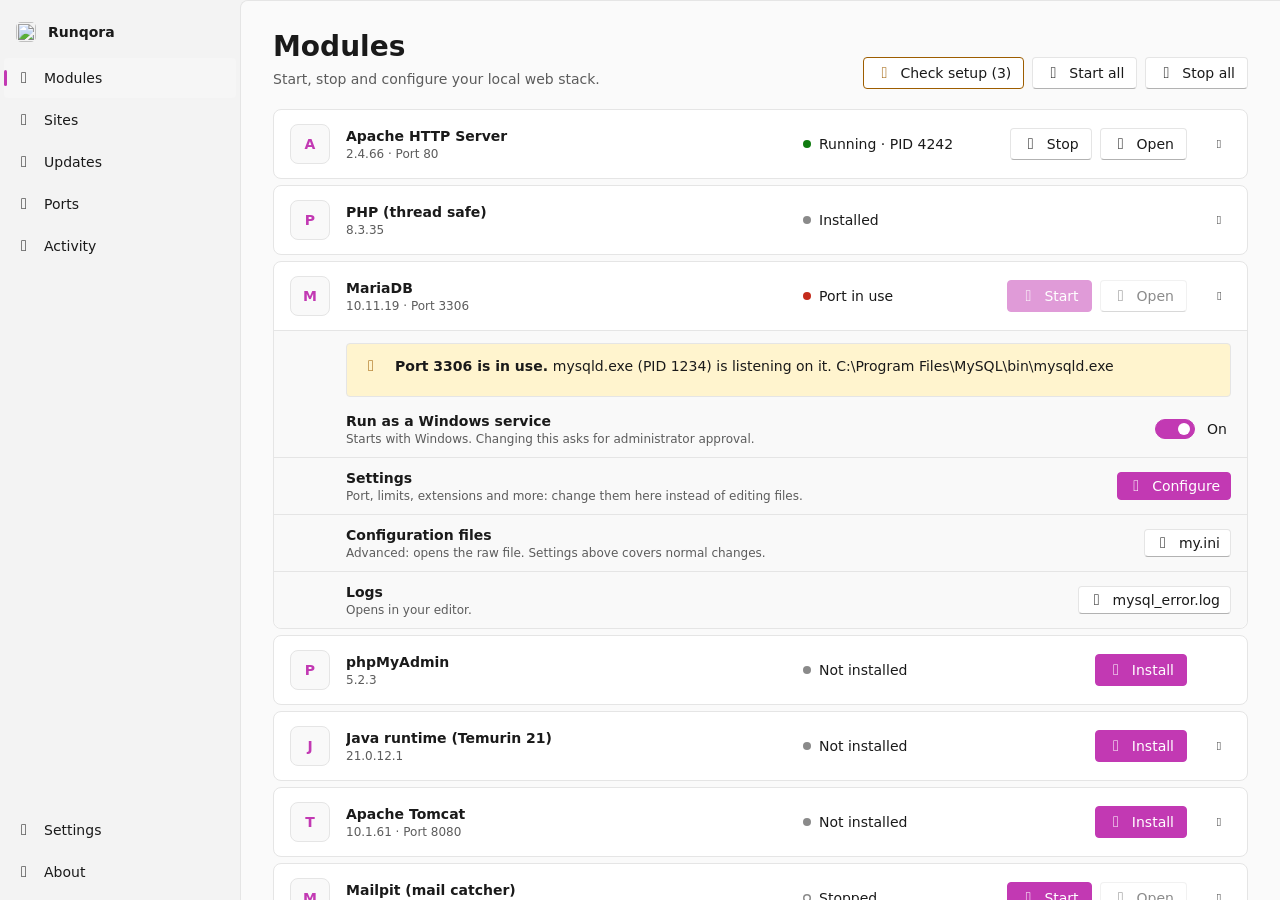
==== app/ui/index.html @ 784d5fc0 "feat(ui): Windows 11 interface Modules, Sites, Updates, Ports, Activity, Settings and About, with li" ====
<!doctype html>
<html lang="en">
<head>
<meta charset="utf-8">
<meta name="viewport" content="width=device-width, initial-scale=1">
<title>Runqora</title>
<link rel="stylesheet" href="tokens.css">
<link rel="stylesheet" href="app.css">
<link rel="stylesheet" href="effects.css">
</head>
<body>
<div class="app">
  <nav class="nav" aria-label="Main">
    <div class="nav-brand"><img class="logo-img" src="logos/runqora.svg" alt=""><span class="nav-text">Runqora</span></div>
    <button class="nav-item" data-page="modules" aria-current="page"><i class="icon" aria-hidden="true">&#xE80F;</i><span class="nav-text">Modules</span></button>
    <button class="nav-item" data-page="sites"><i class="icon" aria-hidden="true">&#xE12B;</i><span class="nav-text">Sites</span></button>
    <button class="nav-item" data-page="updates"><i class="icon" aria-hidden="true">&#xE895;</i><span class="nav-text">Updates</span><span class="count info" id="updcount" hidden></span></button>
    <button class="nav-item" data-page="ports"><i class="icon" aria-hidden="true">&#xE774;</i><span class="nav-text">Ports</span></button>
    <button class="nav-item" data-page="activity"><i class="icon" aria-hidden="true">&#xE7C3;</i><span class="nav-text">Activity</span><span class="count" id="errcount" hidden></span></button>
    <div class="nav-spacer"></div>
    <button class="nav-item" data-page="settings"><i class="icon" aria-hidden="true">&#xE713;</i><span class="nav-text">Settings</span></button>
    <button class="nav-item" data-page="about"><i class="icon" aria-hidden="true">&#xE946;</i><span class="nav-text">About</span></button>
  </nav>

  <main class="content">
    <div id="infobars" class="infobars" aria-live="polite"></div>

    <section class="page" id="page-modules">
      <header class="page-header">
        <div><h1>Modules</h1><p class="muted">Start, stop and configure your local web stack.</p></div>
        <div class="command-bar">
          <button class="btn" id="check-setup"><i class="icon" aria-hidden="true">&#xE90F;</i><span id="setup-label">Check setup</span></button>
          <button class="btn" id="start-all"><i class="icon" aria-hidden="true">&#xE768;</i>Start all</button>
          <button class="btn" id="stop-all"><i class="icon" aria-hidden="true">&#xE71A;</i>Stop all</button>
        </div>
      </header>
      <div id="modules" class="stack"></div>
      <div id="externals" class="stack"></div>
    </section>

    <section class="page" id="page-sites" hidden>
      <header class="page-header">
        <div><h1>Sites</h1><p class="muted">Each site opens at its own address, like shop.localhost. No hosts file to edit.</p></div>
        <div class="command-bar">
          <button class="btn" id="site-wp"><i class="icon" aria-hidden="true">&#xE710;</i>New WordPress site</button>
          <button class="btn accent" id="site-new"><i class="icon" aria-hidden="true">&#xE710;</i>New site</button>
        </div>
      </header>
      <div id="sites" class="stack"></div>
    </section>

    <section class="page" id="page-updates" hidden>
      <header class="page-header">
        <div><h1>Updates</h1><p class="muted" id="upd-meta">Not checked yet.</p></div>
        <div class="command-bar">
          <button class="btn" id="upd-all"><i class="icon" aria-hidden="true">&#xE896;</i>Update all</button>
          <button class="btn accent" id="upd-check"><i class="icon" aria-hidden="true">&#xE895;</i>Check for updates</button>
        </div>
      </header>
      <div id="updates" class="stack"></div>
    </section>

    <section class="page" id="page-ports" hidden>
      <header class="page-header">
        <div><h1>Ports</h1><p class="muted">Programs listening for connections on this PC.</p></div>
        <div class="command-bar">
          <label class="search"><i class="icon" aria-hidden="true">&#xE721;</i><input id="ports-filter" type="search" placeholder="Filter by port or program" aria-label="Filter ports"></label>
          <button class="btn" id="ports-refresh"><i class="icon" aria-hidden="true">&#xE72C;</i>Refresh</button>
        </div>
      </header>
      <div id="ports" class="card table-wrap"></div>
    </section>

    <section class="page" id="page-activity" hidden>
      <header class="page-header">
        <div><h1>Activity</h1><p class="muted">What Runqora did, newest at the bottom.</p></div>
        <div class="command-bar">
          <button class="btn" id="log-copy"><i class="icon" aria-hidden="true">&#xE8C8;</i>Copy</button>
          <button class="btn" id="log-clear"><i class="icon" aria-hidden="true">&#xE74D;</i>Clear</button>
        </div>
      </header>
      <div id="log" class="log card" role="log" tabindex="0" aria-label="Activity"></div>
    </section>

    <section class="page" id="page-settings" hidden>
      <header class="page-header"><div><h1>Settings</h1><p class="muted">Changes save as you make them and are written into the right files for you.</p></div></header>
      <div class="stack" id="settings"></div>
    </section>

    <section class="page" id="page-about" hidden>
      <header class="page-header"><div><h1>About</h1><p class="muted">Where things live on this PC.</p></div></header>
      <div class="stack" id="about"></div>
    </section>
  </main>
</div>
<script src="mock.js"></script>
<script type="module" src="app.js"></script>
</body>
</html>
---- app/ui/tokens.css ----
/* generated from replica/design/tokens*.json: edit those, not this */
:root {
  --color-bg: #f3f3f3;
  --color-surface: #ffffff;
  --color-surface-alt: #f9f9f9;
  --color-surface-hover: #f6f6f6;
  --color-border: #e5e5e5;
  --color-border-input: #8a8a8a;
  --color-text: #1a1a1a;
  --color-text-muted: #5c5c5c;
  --color-accent: #0067c0;
  --color-accent-hover: #1975c5;
  --color-accent-pressed: #3183ca;
  --color-on-accent: #ffffff;
  --color-danger: #c42b1c;
  --color-success: #0f7b0f;
  --color-warning: #9d5d00;
  --color-info-bg: #f6f6f6;
  --color-success-bg: #dff6dd;
  --color-warning-bg: #fff4ce;
  --color-danger-bg: #fde7e9;
  --color-layer: #fafafa;
  --color-accent-text: #0067c0;
  --font-sans: "Segoe UI Variable Text", "Segoe UI", system-ui, sans-serif;
  --font-display: "Segoe UI Variable Display", "Segoe UI", system-ui, sans-serif;
  --font-mono: "Cascadia Mono", Consolas, monospace;
  --font-icons: "Segoe Fluent Icons", "Segoe MDL2 Assets";
  --text-xs: 12px/16px; --weight-xs: 400;
  --text-sm: 14px/20px; --weight-sm: 400;
  --text-strong: 14px/20px; --weight-strong: 600;
  --text-lg: 20px/28px; --weight-lg: 600;
  --text-xl: 28px/36px; --weight-xl: 600;
  --space-0: 0px;
  --space-1: 4px;
  --space-2: 8px;
  --space-3: 12px;
  --space-4: 16px;
  --space-5: 20px;
  --space-6: 24px;
  --space-7: 32px;
  --radius-sm: 4px;
  --radius-md: 8px;
  --radius-pill: 999px;
  --shadow-flyout: 0 8px 16px rgba(0,0,0,.14), 0 0 2px rgba(0,0,0,.12);
  --motion-fast: 83ms;
  --motion-base: 167ms;
  --motion-ease: cubic-bezier(0,0,0,1);
  color-scheme: light dark;
}
@media (prefers-color-scheme: dark) {
  :root:not([data-theme="light"]) {
    --color-bg: #202020;
    --color-surface: #2b2b2b;
    --color-surface-alt: #323232;
    --color-surface-hover: #323232;
    --color-border: #3d3d3d;
    --color-border-input: #9a9a9a;
    --color-text: #ffffff;
    --color-text-muted: #c5c5c5;
    --color-accent: #60cdff;
    --color-accent-hover: #6bd0ff;
    --color-accent-pressed: #80d7ff;
    --color-on-accent: #000000;
    --color-danger: #ff99a4;
    --color-success: #6ccb5f;
    --color-warning: #fce100;
    --color-info-bg: #2b2b2b;
    --color-success-bg: #393d1b;
    --color-warning-bg: #433519;
    --color-danger-bg: #442726;
    --color-layer: #272727;
    --color-accent-text: #60cdff;
  }
}
:root[data-theme="dark"] {
  --color-bg: #202020;
  --color-surface: #2b2b2b;
  --color-surface-alt: #323232;
  --color-surface-hover: #323232;
  --color-border: #3d3d3d;
  --color-border-input: #9a9a9a;
  --color-text: #ffffff;
  --color-text-muted: #c5c5c5;
  --color-accent: #60cdff;
  --color-accent-hover: #6bd0ff;
  --color-accent-pressed: #80d7ff;
  --color-on-accent: #000000;
  --color-danger: #ff99a4;
  --color-success: #6ccb5f;
  --color-warning: #fce100;
  --color-info-bg: #2b2b2b;
  --color-success-bg: #393d1b;
  --color-warning-bg: #433519;
  --color-danger-bg: #442726;
  --color-layer: #272727;
  --color-accent-text: #60cdff;
}
:root[data-theme="light"] { color-scheme: light; }
:root[data-theme="dark"] { color-scheme: dark; }
---- app/ui/app.css ----
/* Windows 11 (Fluent) look. Colours, type and radii come from tokens.css only. */
* { box-sizing: border-box; }
html, body { height: 100%; }
body {
  margin: 0; overflow: hidden;
  font: var(--weight-sm) var(--text-sm) var(--font-sans);
  color: var(--color-text); background: var(--color-bg);
  -webkit-font-smoothing: antialiased; user-select: none;
}
h1 { margin: 0; font: var(--weight-xl) var(--text-xl) var(--font-display); }
p { margin: 0; }
.muted { color: var(--color-text-muted); }
.small { font-size: 12px; line-height: 16px; }
.strong { font-weight: 600; }
.icon { font-family: var(--font-icons); font-style: normal; font-size: 16px; line-height: 1; width: 16px; text-align: center; flex: none; }
:focus-visible { outline: 2px solid var(--color-text); outline-offset: 1px; }
::-webkit-scrollbar { width: 12px; }
::-webkit-scrollbar-thumb { background: var(--color-border-input); border: 4px solid transparent; background-clip: content-box; border-radius: 6px; }
::-webkit-scrollbar-track { background: transparent; }

/* shell */
.app { display: grid; grid-template-columns: 240px 1fr; height: 100vh; }
.nav { display: flex; flex-direction: column; gap: 2px; padding: 8px 4px; min-width: 0; }
.nav-brand { display: flex; align-items: center; gap: 12px; height: 48px; padding: 0 12px; font-weight: 600; }
.logo { width: 20px; height: 20px; border-radius: 5px; background: var(--color-accent); display: grid; place-items: center; flex: none; }
.logo::after { content: "\E768"; font: 10px var(--font-icons); color: var(--color-on-accent); }
.nav-spacer { flex: 1; }
.nav-item { position: relative; display: flex; align-items: center; gap: 12px; height: 40px; padding: 0 12px; border: 0; border-radius: var(--radius-sm); background: transparent; color: var(--color-text); font: inherit; text-align: left; cursor: pointer; }
.nav-item:hover { background: var(--color-surface-hover); }
.nav-item[aria-current="page"] { background: var(--color-surface-hover); }
.nav-item[aria-current="page"]::before { content: ""; position: absolute; left: 0; top: 12px; bottom: 12px; width: 3px; border-radius: 2px; background: var(--color-accent); }
.count { margin-left: auto; min-width: 18px; height: 18px; padding: 0 5px; border-radius: 9px; background: var(--color-danger); color: var(--color-bg); font-size: 11px; line-height: 18px; text-align: center; font-weight: 600; }
.content { overflow-y: auto; background: var(--color-layer); border: 1px solid var(--color-border); border-right: 0; border-bottom: 0; border-top-left-radius: var(--radius-md); padding: 0 32px 24px; }
.page { width: 100%; } /* fills the window; the cards reflow with container queries */
.page[hidden] { display: none; }
.page-header { display: flex; flex-wrap: wrap; align-items: flex-end; justify-content: space-between; gap: 12px 16px; padding: 28px 0 20px; }
.page-header > div:first-child { flex: 1 1 260px; min-width: 0; }
.page-header .muted { margin-top: 4px; }
.command-bar { display: flex; gap: 8px; }
.stack { display: grid; gap: 6px; }

/* controls */
.btn { display: inline-flex; align-items: center; justify-content: center; gap: 8px; height: 32px; padding: 0 12px; border: 1px solid var(--color-border); border-bottom-color: color-mix(in srgb, var(--color-border), var(--color-text) 25%); border-radius: var(--radius-sm); background: var(--color-surface); color: var(--color-text); font: inherit; cursor: pointer; white-space: nowrap; transition: background var(--motion-fast); }
.btn:hover { background: var(--color-surface-hover); }
.btn:active { background: var(--color-surface-alt); color: var(--color-text-muted); }
.btn.accent { background: var(--color-accent); border-color: var(--color-accent); color: var(--color-on-accent); }
.btn.accent:hover { background: var(--color-accent-hover); border-color: var(--color-accent-hover); }
.btn.accent:active { background: var(--color-accent-pressed); border-color: var(--color-accent-pressed); }
.btn.sm { height: 28px; padding: 0 10px; }
.btn.ghost { border-color: transparent; background: transparent; }
.btn.ghost:hover { background: var(--color-surface-hover); }
.btn:disabled { opacity: .5; cursor: default; pointer-events: none; }
.switch { display: inline-flex; align-items: center; gap: 12px; border: 0; background: transparent; padding: 4px; color: var(--color-text); font: inherit; cursor: pointer; }
.switch .track { position: relative; width: 40px; height: 20px; border-radius: 10px; border: 1px solid var(--color-border-input); transition: background var(--motion-base); }
.switch .thumb { position: absolute; top: 3px; left: 4px; width: 12px; height: 12px; border-radius: 6px; background: var(--color-text); transition: left var(--motion-base) var(--motion-ease); }
.switch[aria-checked="true"] .track { background: var(--color-accent); border-color: var(--color-accent); }
.switch[aria-checked="true"] .thumb { left: 22px; background: var(--color-on-accent); }
.switch:disabled { opacity: .5; cursor: default; }
.ring { width: 16px; height: 16px; border-radius: 50%; border: 2px solid var(--color-accent); border-top-color: transparent; animation: spin 900ms linear infinite; flex: none; }
@keyframes spin { to { transform: rotate(360deg); } }
@media (prefers-reduced-motion: reduce) { .ring { animation-duration: 3s; } * { transition: none !important; } }

/* module card (expander) */
.card { background: var(--color-surface); border: 1px solid var(--color-border); border-radius: var(--radius-md); }
.module-head { display: grid; grid-template-columns: 40px minmax(0, 1fr) 172px 196px 32px; grid-template-areas: "tile titles status actions chev"; align-items: center; gap: 16px; min-height: 68px; padding: 12px 12px 12px 16px; }
.tile { grid-area: tile; width: 40px; height: 40px; border-radius: var(--radius-md); display: grid; place-items: center; background: var(--color-surface-alt); border: 1px solid var(--color-border); }
.titles { grid-area: titles; min-width: 0; }
.titles .name { font-weight: 600; overflow: hidden; text-overflow: ellipsis; white-space: nowrap; }
.status { grid-area: status; display: flex; align-items: center; gap: 8px; min-width: 0; overflow-wrap: anywhere; }
.dot { width: 8px; height: 8px; border-radius: 50%; background: var(--color-border-input); flex: none; }
.running .dot { background: var(--color-success); }
.blocked .dot { background: var(--color-danger); }
.stopped .dot { background: transparent; box-shadow: inset 0 0 0 1.5px var(--color-border-input); }
.actions { grid-area: actions; display: flex; gap: 8px; justify-content: flex-end; }
.chev { grid-area: chev; width: 32px; height: 32px; padding: 0; justify-content: center; }
.chev .icon { font-size: 12px; transition: transform var(--motion-base) var(--motion-ease); }
.chev[aria-expanded="true"] .icon { transform: rotate(180deg); }
.module-body { display: grid; grid-template-rows: 0fr; background: var(--color-surface-alt); border-radius: 0 0 var(--radius-md) var(--radius-md); transition: grid-template-rows var(--motion-base) var(--motion-ease); }
.module-body.open { grid-template-rows: 1fr; }
.module-body > .inner { overflow: hidden; min-height: 0; }
.module-body.open > .inner { border-top: 1px solid var(--color-border); }
.row { display: flex; flex-wrap: wrap; align-items: center; justify-content: space-between; gap: 8px 16px; min-height: 56px; padding: 10px 16px 10px 72px; }
.row + .row { border-top: 1px solid var(--color-border); }
.row .files { display: flex; flex-wrap: wrap; gap: 8px; justify-content: flex-end; }
.row .label { flex: 1 1 220px; min-width: 0; }
.row .with-logo { flex: 1 1 220px; min-width: 0; }
.row .value { text-align: right; }
.row.plain { padding-left: 16px; }
#about { max-width: 720px; }
.module-body .infobar { margin: 12px 16px 4px 72px; }

/* infobar */
.infobars { position: fixed; grid-template-columns: minmax(0, 1fr); max-height: calc(100vh - 32px); overflow: hidden; z-index: 20; right: 32px; bottom: 16px; width: min(560px, calc(100vw - 304px)); display: grid; gap: 6px; }
.infobars .infobar { box-shadow: var(--shadow-flyout); }
.infobars:empty { display: none; }
.infobar { display: grid; grid-template-columns: 20px 1fr auto; gap: 12px; align-items: start; padding: 12px 8px 12px 16px; min-height: 48px; border: 1px solid var(--color-border); border-radius: var(--radius-sm); background: var(--color-info-bg); }
.infobar .icon { margin-top: 2px; }
.infobar.success { background: var(--color-success-bg); } .infobar.success .icon { color: var(--color-success); }
.infobar.warning { background: var(--color-warning-bg); } .infobar.warning .icon { color: var(--color-warning); }
.infobar.error { background: var(--color-danger-bg); } .infobar.error .icon { color: var(--color-danger); }
.infobar .msg { min-width: 0; overflow-wrap: anywhere; user-select: text; }
.infobar .btn { margin: -6px 0; }

/* activity */
.log { max-height: calc(100vh - 150px); overflow-y: auto; padding: 4px 0; }
.log-row { display: grid; grid-template-columns: 76px 20px 1fr; gap: 12px; padding: 8px 16px; align-items: start; user-select: text; }
.log-row + .log-row { border-top: 1px solid var(--color-border); }
.log-row time { color: var(--color-text-muted); font-size: 12px; line-height: 20px; font-variant-numeric: tabular-nums; }
.log-row.success .icon { color: var(--color-success); } .log-row.error .icon { color: var(--color-danger); } .log-row.info .icon { color: var(--color-accent-text); }
.log-row .text { overflow-wrap: anywhere; }
.empty { padding: 32px 16px; text-align: center; color: var(--color-text-muted); }

/* ports table */
.search { position: relative; display: inline-flex; align-items: center; }
.search .icon { position: absolute; left: 10px; font-size: 12px; color: var(--color-text-muted); pointer-events: none; }
input[type="search"], input[type="text"], input[type="number"] { height: 32px; padding: 0 10px; border: 1px solid var(--color-border); border-bottom-color: var(--color-border-input); border-radius: var(--radius-sm); background: var(--color-surface); color: var(--color-text); font: inherit; user-select: text; }
input:focus { outline: 0; border-bottom: 2px solid var(--color-accent); padding-bottom: 1px; }
input:disabled { opacity: .5; }
input[type="search"] { padding-left: 30px; width: 220px; }
input[type="number"] { width: 96px; }
input[type="text"] { width: 240px; }
.table-wrap { overflow: auto; max-height: calc(100vh - 150px); }
table { width: 100%; border-collapse: collapse; }
th { position: sticky; top: 0; background: var(--color-surface); text-align: left; font-weight: 600; font-size: 12px; line-height: 16px; color: var(--color-text-muted); padding: 10px 16px; border-bottom: 1px solid var(--color-border); }
td { padding: 8px 16px; border-bottom: 1px solid var(--color-border); vertical-align: middle; user-select: text; }
tr:last-child td { border-bottom: 0; }
tbody tr:hover td { background: var(--color-surface-hover); }
td.num, th.num { font-variant-numeric: tabular-nums; }
.tag { display: inline-block; padding: 1px 8px; border-radius: var(--radius-pill); font-size: 12px; line-height: 16px; background: color-mix(in srgb, var(--color-accent) 14%, transparent); color: var(--color-accent-text); }
.tag.warn { background: var(--color-warning-bg); color: var(--color-warning); }
.path { color: var(--color-text-muted); font-size: 12px; line-height: 16px; overflow-wrap: anywhere; }
/* settings */
.group { margin: 16px 0 4px; font-weight: 600; }
.group:first-child { margin-top: 0; }
.row.plain .control { display: flex; align-items: center; gap: 8px; flex-wrap: wrap; justify-content: flex-end; }

/* narrow: Windows collapses the nav to icons, then stacks the card header */
@media (max-width: 760px) {
  .app { grid-template-columns: 48px 1fr; }
  .nav-text { display: none; }
  .nav-item, .nav-brand { padding: 0 14px; }
  .count { position: absolute; top: 4px; right: 2px; min-width: 14px; height: 14px; line-height: 14px; font-size: 10px; padding: 0 3px; }
  .content { padding: 0 16px 16px; }
  .infobars { right: 16px; width: calc(100vw - 80px); }
}
/* a card is a container: wide = aligned columns, middle = flexible columns, narrow = header stacks */
.card { container-type: inline-size; }
@container (max-width: 859px) {
  .module-head { grid-template-columns: 40px minmax(0, 1fr) minmax(0, 150px) auto 32px; gap: 12px; }
  .status { line-height: 18px; }
}
@container (max-width: 659px) {
  .module-head { grid-template-columns: 40px minmax(0, 1fr) 32px; grid-template-areas: "tile titles chev" ". status status" ". actions actions"; row-gap: 8px; }
  .actions { justify-content: flex-start; flex-wrap: wrap; }
  .row { padding-left: 16px; }
  .module-body .infobar { margin-left: 16px; }
}
@container (max-width: 480px) {
  .row .files, .row.plain .control { justify-content: flex-start; width: 100%; }
}

/* settings tabs and fields */
.tabs { display: flex; gap: 4px; margin: 0 0 16px; overflow-x: auto; border-bottom: 1px solid var(--color-border); }
.tab { display: inline-flex; align-items: center; gap: 8px; height: 40px; padding: 0 14px; border: 0; border-radius: var(--radius-sm) var(--radius-sm) 0 0; background: transparent; color: var(--color-text-muted); font: inherit; cursor: pointer; position: relative; white-space: nowrap; }
.tab:hover { background: var(--color-surface-hover); color: var(--color-text); }
.tab[aria-selected="true"] { color: var(--color-text); font-weight: 600; }
.tab[aria-selected="true"]::after { content: ""; position: absolute; left: 12px; right: 12px; bottom: -1px; height: 3px; border-radius: 2px; background: var(--color-accent); }
.row.plain .control { flex: none; }
input.wide { width: 280px; }
.field { display: grid; gap: 4px; margin-top: 12px; }
.field input { width: 100%; max-width: 320px; }
.path-line { overflow: hidden; text-overflow: ellipsis; white-space: nowrap; }
input.mid { width: 200px; }
.sr { position: absolute; width: 1px; height: 1px; overflow: hidden; clip: rect(0 0 0 0); white-space: nowrap; }
td.right { text-align: right; }
.infobar-actions, .infobar-actions-inner { display: flex; flex-wrap: wrap; gap: 8px; align-items: center; margin-top: 8px; }
.infobar-actions-inner { margin: 0; }
.attention { border-color: var(--color-warning); }
.attention .icon { color: var(--color-warning); }
.dialog.wide { width: min(640px, calc(100vw - 32px)); }
.import-list { max-height: 260px; overflow-y: auto; border: 1px solid var(--color-border); border-radius: var(--radius-sm); }
.import-row { display: flex; gap: 12px; padding: 8px 12px; align-items: flex-start; }
.import-row + .import-row { border-top: 1px solid var(--color-border); }
.import-row.ok .icon { color: var(--color-success); }
.import-row.error .icon, .import-row.unknown .icon { color: var(--color-danger); }
.sample { margin: 0; padding: 16px; font: 13px/20px var(--font-mono); overflow-x: auto; user-select: text; }
.dialog-actions:has(> :only-child) { grid-template-columns: 1fr; }
@media (max-width: 640px) { input.wide, input.mid { width: 100%; } .row.plain { flex-wrap: wrap; } }

[hidden] { display: none !important; }
.dialog .infobar .strong { display: block; }

th { white-space: nowrap; }

/* appearance */
.color-field { display: inline-flex; align-items: center; gap: 10px; }
.swatch { width: 44px; height: 32px; padding: 2px; border: 1px solid var(--color-border-input); border-radius: var(--radius-sm); background: var(--color-surface); cursor: pointer; }
.hex { font: 13px var(--font-mono); color: var(--color-text-muted); user-select: text; }

.logo-img-mark { width: var(--size, 24px); height: var(--size, 24px); object-fit: contain; flex: none; display: block; }

/* ports as a list */
#ports { container-type: inline-size; }
.plist { display: grid; }
.plist-head, .prow { display: grid; grid-template-columns: 76px minmax(0, 1fr) minmax(0, 210px) 76px 84px; gap: 4px 16px; align-items: center; padding: 10px 16px; }
.plist-head { position: sticky; top: 0; z-index: 1; background: var(--color-surface); border-bottom: 1px solid var(--color-border); font-size: 12px; line-height: 16px; font-weight: 600; color: var(--color-text-muted); }
.prow { border-bottom: 1px solid var(--color-border); min-height: 56px; }
.prow:last-child { border-bottom: 0; }
.prow:hover { background: var(--color-surface-hover); }
.pnum { font-size: 18px; line-height: 24px; font-weight: 600; font-variant-numeric: tabular-nums; }
.pname { font-weight: 600; overflow-wrap: anywhere; user-select: text; }
.pprog .path { user-select: text; }
.ppid { font-variant-numeric: tabular-nums; color: var(--color-text-muted); }
.ppid .small { display: none; }
.pact { justify-self: end; }
.pused { min-width: 0; }
.pused .tag { display: inline-flex; align-items: center; gap: 4px; max-width: 100%; }
.pused .tag .logo-mark, .pused .tag .logo-img-mark { margin: 0; flex: none; }
@container (max-width: 660px) {
  .plist-head { display: none; }
  .prow { grid-template-columns: 56px minmax(0, 1fr) auto; grid-template-areas: "num prog act" "num used pid"; align-items: start; }
  .pnum { grid-area: num; }
  .pprog { grid-area: prog; }
  .pact { grid-area: act; }
  .pused { grid-area: used; align-self: center; }
  .ppid { grid-area: pid; justify-self: end; align-self: center; }
  .ppid .small { display: inline; }
}
---- app/ui/effects.css ----
/* Materials and motion. app.css holds the components; this file holds how they feel.
   Everything here is decoration: remove the file and the app still works. */

/* ---- logos ---- */
.logo-img { width: 20px; height: 20px; flex: none; border-radius: 5px; }
.logo-mark { display: inline-block; flex: none; width: var(--size, 24px); height: var(--size, 24px); background: var(--brand, var(--color-accent)); -webkit-mask: center / contain no-repeat; mask: center / contain no-repeat; transition: transform var(--motion-base) var(--motion-ease); }
.logo-mark.fallback { -webkit-mask: none; mask: none; background: none; display: grid; place-items: center; font-weight: 600; color: var(--color-accent-text); }
@media (prefers-color-scheme: dark) { :root:not([data-theme="light"]) .logo-mark { background: var(--brand-dark, var(--brand)); } }
:root[data-theme="dark"] .logo-mark { background: var(--brand-dark, var(--brand)); }
.card:hover .tile .logo-mark { transform: scale(1.1); }
.tag .logo-mark { width: 12px; height: 12px; margin-right: 4px; vertical-align: -1px; background: currentColor; }
.with-logo { display: flex; align-items: center; gap: 12px; min-width: 0; }
.hero { display: flex; align-items: center; gap: 16px; padding: 20px 16px; }
.app-logo { width: 48px; height: 48px; border-radius: 12px; box-shadow: 0 2px 8px rgb(0 0 0 / .18); }
.big { font-size: 20px; line-height: 28px; }
.fine { max-width: 62ch; padding: 4px 4px 0; }

/* ---- controls added with the updater ---- */
select { height: 32px; padding: 0 28px 0 10px; border: 1px solid var(--color-border); border-bottom-color: var(--color-border-input); border-radius: var(--radius-sm); background: var(--color-surface); color: var(--color-text); font: inherit; cursor: pointer; }
select:focus-visible { outline: 2px solid var(--color-text); outline-offset: 1px; }
.count.info { background: var(--color-accent); color: var(--color-on-accent); }
.status.avail .dot { background: var(--color-accent); }
.status.avail .dot, .running .dot { animation: pulse 2.4s var(--motion-ease) infinite; }

/* ---- dialog (Fluent ContentDialog on <dialog>) ---- */
.dialog { width: min(520px, calc(100vw - 32px)); max-height: calc(100vh - 48px); padding: 0; border: 1px solid var(--color-border); border-radius: var(--radius-md); background: var(--color-surface); color: var(--color-text); box-shadow: var(--shadow-flyout); overflow: hidden; }
.dialog[open] { display: flex; flex-direction: column; animation: dialogIn 200ms var(--motion-ease); }
.dialog::backdrop { background: rgb(0 0 0 / .35); backdrop-filter: blur(3px); animation: fade 200ms var(--motion-ease); }
.dialog h2 { margin: 0; padding: 24px 24px 8px; font: var(--weight-lg) var(--text-lg) var(--font-display); }
.dialog-body { padding: 0 24px 20px; display: grid; gap: 12px; overflow-y: auto; user-select: text; }
.dialog-body p { margin: 0; }
.dialog-actions { display: grid; grid-template-columns: 1fr 1fr; gap: 8px; padding: 20px 24px 24px; background: var(--color-surface-alt); border-top: 1px solid var(--color-border); }

/* ---- skeleton loading ---- */
.skeleton { display: flex; align-items: center; gap: 16px; min-height: 68px; padding: 12px 16px; pointer-events: none; }
.sk-tile { width: 40px; height: 40px; border-radius: var(--radius-md); flex: none; }
.sk-lines { flex: 1; display: grid; gap: 8px; }
.sk-line { height: 10px; border-radius: 5px; }
.w60 { width: 60%; } .w30 { width: 30%; }
.sk-tile, .sk-line { background: linear-gradient(100deg, var(--color-border) 30%, color-mix(in srgb, var(--color-border) 40%, var(--color-surface)) 50%, var(--color-border) 70%); background-size: 250% 100%; animation: shimmer 1.4s linear infinite; }

/* ---- motion ---- */
.page:not([hidden]) { animation: pageIn 240ms var(--motion-ease); }
.card.enter { animation: cardIn 320ms var(--motion-ease) both; animation-delay: calc(var(--i, 0) * 45ms); }
.infobar { animation: slideIn 260ms var(--motion-ease); }
.nav-item[aria-current="page"]::before { animation: grow 260ms var(--motion-ease); }
.btn:active:not(:disabled) { transform: scale(.97); }
.switch:active:not(:disabled) .thumb { width: 16px; }
.switch[aria-checked="true"]:active:not(:disabled) .thumb { left: 18px; }
.nav-item:active { transform: scale(.98); }
@keyframes pageIn { from { opacity: 0; transform: translateY(10px); } }
@keyframes cardIn { from { opacity: 0; transform: translateY(14px) scale(.985); } }
@keyframes slideIn { from { opacity: 0; transform: translateX(24px); } }
@keyframes grow { from { transform: scaleY(.2); } }
@keyframes dialogIn { from { opacity: 0; transform: scale(.94); } }
@keyframes fade { from { opacity: 0; } }
@keyframes shimmer { to { background-position: -150% 0; } }
@keyframes pulse { 0%, 100% { box-shadow: 0 0 0 0 color-mix(in srgb, currentColor 0%, transparent); } 50% { box-shadow: 0 0 0 4px color-mix(in srgb, var(--color-success) 22%, transparent); } }
.status.avail .dot { --pulse: var(--color-accent); }

/* Fluent "reveal": light that follows the pointer (position is set from script) */
.card { position: relative; }
.card::before { content: ""; position: absolute; inset: 0; border-radius: inherit; pointer-events: none; opacity: 0; transition: opacity var(--motion-base); background: radial-gradient(260px circle at var(--mx, 50%) var(--my, 50%), color-mix(in srgb, var(--color-text) 6%, transparent), transparent 70%); }
.card:hover::before { opacity: 1; }
.skeleton::before { display: none; }

/* ---- Mica: the core turns the window material on, then <html class="fx"> makes surfaces translucent ---- */
.fx body, .fx { background: transparent; }
.fx .content { background: color-mix(in srgb, var(--color-layer) 58%, transparent); border-color: color-mix(in srgb, var(--color-border) 80%, transparent); }
.fx .card { background: color-mix(in srgb, var(--color-surface) 72%, transparent); border-color: color-mix(in srgb, var(--color-border) 85%, transparent); }
.fx .module-body { background: color-mix(in srgb, var(--color-surface-alt) 60%, transparent); }
.fx th { background: color-mix(in srgb, var(--color-surface) 88%, transparent); backdrop-filter: blur(12px); }
.fx .btn { background: color-mix(in srgb, var(--color-surface) 78%, transparent); }
.fx .btn.accent { background: var(--color-accent); }
.fx .btn.ghost { background: transparent; }
.fx .tile { background: color-mix(in srgb, var(--color-surface-alt) 70%, transparent); }
.fx .dialog-actions { background: color-mix(in srgb, var(--color-surface-alt) 70%, transparent); }
/* Acrylic: notifications and dialogs blur what is behind them */
.fx .infobars .infobar { background: color-mix(in srgb, var(--color-surface) 78%, transparent); backdrop-filter: blur(24px) saturate(1.6); }
.fx .infobars .infobar.success { background: color-mix(in srgb, var(--color-success-bg) 82%, transparent); }
.fx .infobars .infobar.warning { background: color-mix(in srgb, var(--color-warning-bg) 82%, transparent); }
.fx .infobars .infobar.error { background: color-mix(in srgb, var(--color-danger-bg) 82%, transparent); }
.fx .dialog { background: color-mix(in srgb, var(--color-surface) 82%, transparent); backdrop-filter: blur(30px) saturate(1.5); }

/* ---- respect the system setting ---- */
@media (prefers-reduced-motion: reduce) {
  .page, .card.enter, .infobar, .dialog[open], .dialog::backdrop, .nav-item::before, .dot, .sk-tile, .sk-line { animation: none !important; }
  .card.enter { opacity: 1; }
}
@media (forced-colors: active) { .logo-mark { background: CanvasText; } .card::before { display: none; } }
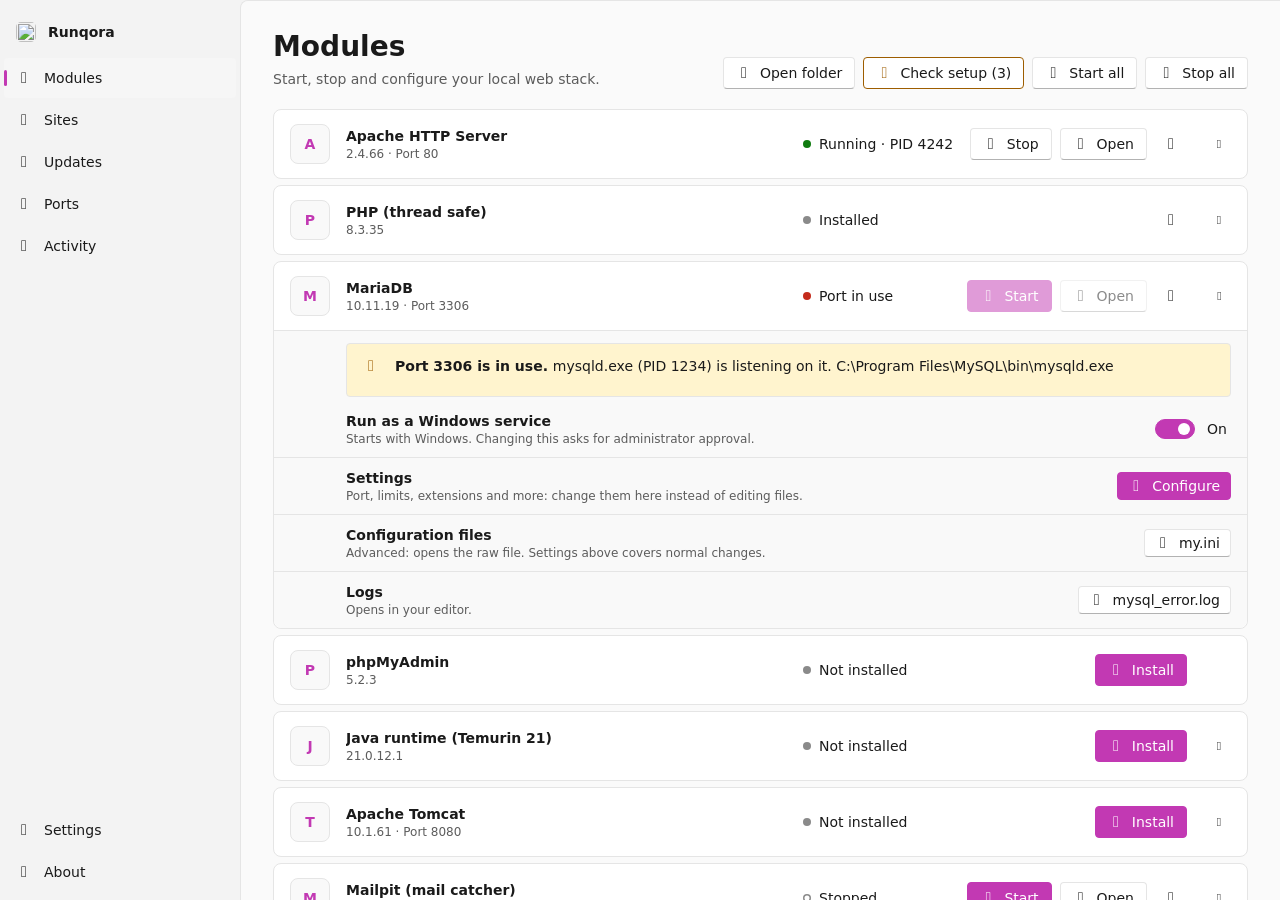
==== commit 827b351a: "feat: Open starts what a page needs; folder buttons everywhere Open on phpMyAdmin and Adminer starts" ====
--- a/app/ui/index.html
+++ b/app/ui/index.html
@@ -29,6 +29,7 @@
       <header class="page-header">
         <div><h1>Modules</h1><p class="muted">Start, stop and configure your local web stack.</p></div>
         <div class="command-bar">
+          <button class="btn" id="open-root" title="Open the folder that holds all the program files"><i class="icon" aria-hidden="true">&#xE8B7;</i>Open folder</button>
           <button class="btn" id="check-setup"><i class="icon" aria-hidden="true">&#xE90F;</i><span id="setup-label">Check setup</span></button>
           <button class="btn" id="start-all"><i class="icon" aria-hidden="true">&#xE768;</i>Start all</button>
           <button class="btn" id="stop-all"><i class="icon" aria-hidden="true">&#xE71A;</i>Stop all</button>
--- a/app/ui/app.css
+++ b/app/ui/app.css
@@ -167,6 +167,14 @@
 .tab[aria-selected="true"]::after { content: ""; position: absolute; left: 12px; right: 12px; bottom: -1px; height: 3px; border-radius: 2px; background: var(--color-accent); }
 .row.plain .control { flex: none; }
 input.wide { width: 280px; }
+.btn.icon-only { padding: 0; width: 32px; min-width: 32px; justify-content: center; }
+.module-head { position: relative; }
+.progress { position: absolute; left: 12px; right: 12px; bottom: 0; height: 3px; border-radius: 2px; overflow: hidden; background: color-mix(in srgb, var(--color-accent) 18%, transparent); }
+.progress i { display: block; height: 100%; width: 0; border-radius: 2px; background: var(--color-accent); transition: width .25s ease; }
+.progress.ind i { width: 35%; animation: progslide 1.1s ease-in-out infinite; }
+@keyframes progslide { 0% { transform: translateX(-100%); } 100% { transform: translateX(300%); } }
+@media (prefers-reduced-motion: reduce) { .progress.ind i { animation: none; width: 100%; opacity: .5; } }
+.prog-text { white-space: nowrap; }
 .field { display: grid; gap: 4px; margin-top: 12px; }
 .field input { width: 100%; max-width: 320px; }
 .path-line { overflow: hidden; text-overflow: ellipsis; white-space: nowrap; }
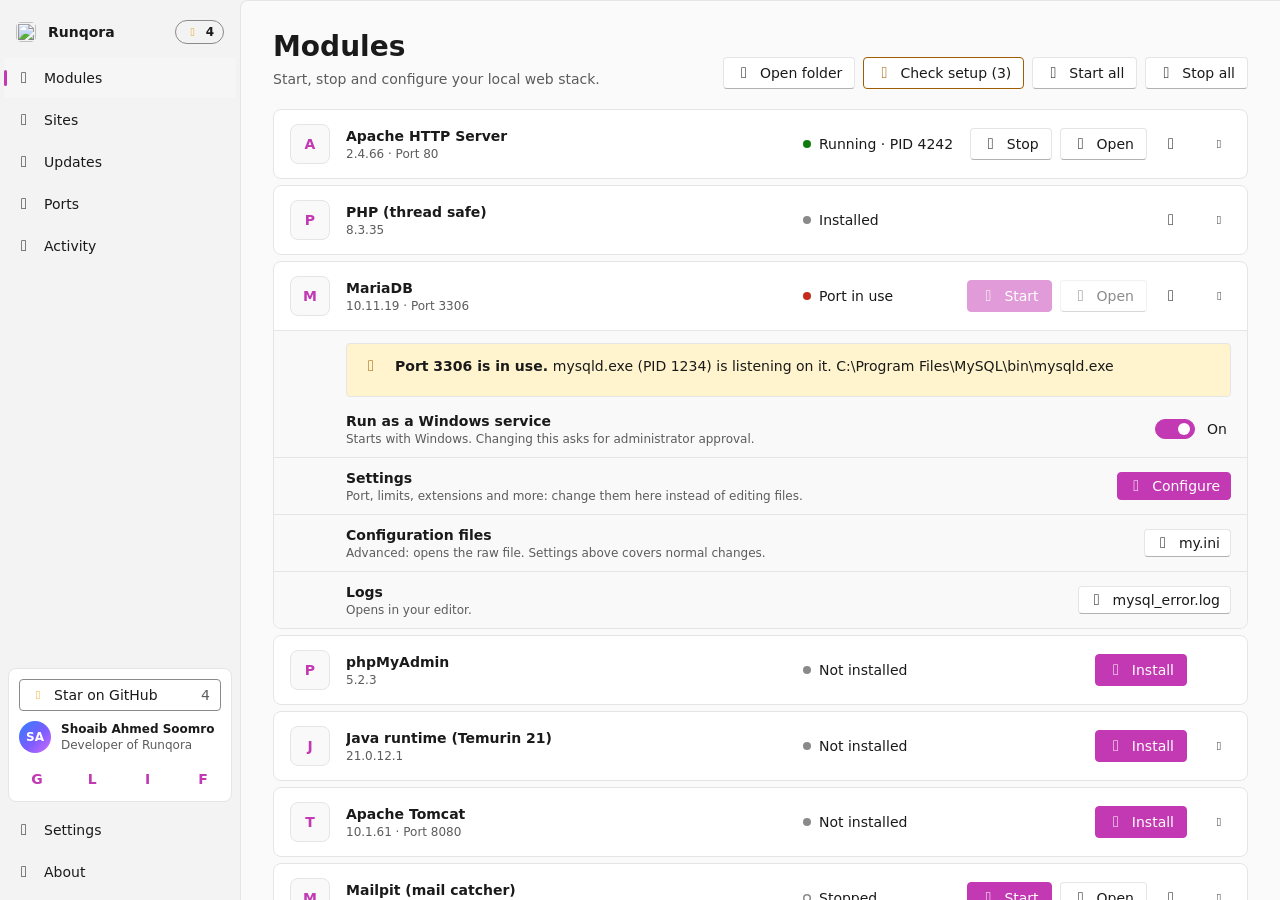
==== commit bbbc3131: "feat(ui): a fluid About page, a star widget and the developer in the sidebar About no longer stops a" ====
--- a/app/ui/index.html
+++ b/app/ui/index.html
@@ -11,13 +11,15 @@
 <body>
 <div class="app">
   <nav class="nav" aria-label="Main">
-    <div class="nav-brand"><img class="logo-img" src="logos/runqora.svg" alt=""><span class="nav-text">Runqora</span></div>
+    <div class="nav-brand"><img class="logo-img" src="logos/runqora.svg" alt=""><span class="nav-text">Runqora</span><button class="star-pill" id="star-top" title="Star Runqora on GitHub" aria-label="Star Runqora on GitHub"><i class="icon" aria-hidden="true">&#xE735;</i><span data-stars></span></button></div>
     <button class="nav-item" data-page="modules" aria-current="page"><i class="icon" aria-hidden="true">&#xE80F;</i><span class="nav-text">Modules</span></button>
     <button class="nav-item" data-page="sites"><i class="icon" aria-hidden="true">&#xE12B;</i><span class="nav-text">Sites</span></button>
     <button class="nav-item" data-page="updates"><i class="icon" aria-hidden="true">&#xE895;</i><span class="nav-text">Updates</span><span class="count info" id="updcount" hidden></span></button>
     <button class="nav-item" data-page="ports"><i class="icon" aria-hidden="true">&#xE774;</i><span class="nav-text">Ports</span></button>
     <button class="nav-item" data-page="activity"><i class="icon" aria-hidden="true">&#xE7C3;</i><span class="nav-text">Activity</span><span class="count" id="errcount" hidden></span></button>
     <div class="nav-spacer"></div>
+    <div class="nav-widget" id="nav-widget"></div>
+    <button class="nav-item nav-star" id="star-nav" title="Star Runqora on GitHub" aria-label="Star Runqora on GitHub"><i class="icon" aria-hidden="true">&#xE735;</i><span class="nav-text">Star on GitHub</span></button>
     <button class="nav-item" data-page="settings"><i class="icon" aria-hidden="true">&#xE713;</i><span class="nav-text">Settings</span></button>
     <button class="nav-item" data-page="about"><i class="icon" aria-hidden="true">&#xE946;</i><span class="nav-text">About</span></button>
   </nav>
--- a/app/ui/app.css
+++ b/app/ui/app.css
@@ -86,7 +86,35 @@
 .row .with-logo { flex: 1 1 220px; min-width: 0; }
 .row .value { text-align: right; }
 .row.plain { padding-left: 16px; }
-#about { max-width: 720px; }
+/* About fills the window: columns appear as it gets wider */
+#about { display: grid; grid-template-columns: repeat(auto-fit, minmax(min(100%, 380px), 1fr)); gap: 12px; max-width: none; align-items: start; }
+#about > .span { grid-column: 1 / -1; }
+.about-hero { display: flex; align-items: center; gap: 20px; padding: 24px; flex-wrap: wrap; }
+.about-hero .app-logo { width: 64px; height: 64px; border-radius: 16px; flex: none; }
+.about-hero .meta { flex: 1 1 240px; min-width: 0; }
+.about-hero .cta { display: flex; gap: 8px; flex-wrap: wrap; }
+.about-col { display: grid; gap: 6px; align-content: start; min-width: 0; }
+.about-mods { display: grid; grid-template-columns: repeat(auto-fill, minmax(min(100%, 300px), 1fr)); overflow: hidden; }
+.about-mods .row.plain { border: 0; box-shadow: inset -1px -1px 0 var(--color-border); }
+/* star and developer widgets */
+.star-pill { margin-left: auto; display: inline-flex; align-items: center; gap: 5px; height: 24px; padding: 0 9px; border-radius: 12px; border: 1px solid var(--color-border-input); background: transparent; color: var(--color-text); font: inherit; font-size: 12px; cursor: pointer; }
+.star-pill:hover, .star-btn:hover { background: var(--color-surface-hover); }
+.star-pill .icon, .star-btn .icon { color: #e3a008; font-size: 12px; }
+.star-pill [data-stars]:empty { display: none; }
+.nav-widget { margin: 4px 4px 6px; padding: 10px; display: grid; gap: 10px; border: 1px solid var(--color-border); border-radius: var(--radius-md); background: var(--color-surface); }
+.star-btn { display: flex; align-items: center; gap: 8px; width: 100%; height: 32px; padding: 0 10px; border: 1px solid var(--color-border-input); border-radius: var(--radius-sm); background: transparent; color: var(--color-text); font: inherit; cursor: pointer; }
+.star-btn .star-count { margin-left: auto; font-variant-numeric: tabular-nums; color: var(--color-text-muted); }
+.star-btn .star-count:empty { display: none; }
+.dev { display: flex; align-items: center; gap: 10px; min-width: 0; }
+.avatar { width: 32px; height: 32px; flex: none; display: grid; place-items: center; border-radius: 50%; font-size: 12px; font-weight: 600; color: #fff; background: linear-gradient(135deg, #2f80ff, #7c5cff 55%, #d26bff); }
+.dev .who { min-width: 0; }
+.dev .who .strong, .dev .who .small { overflow: hidden; text-overflow: ellipsis; white-space: nowrap; }
+.dev-links { display: flex; justify-content: space-between; gap: 2px; }
+.dev-links .btn { width: 36px; min-width: 36px; padding: 0; justify-content: center; }
+.nav-star { display: none; }
+.nav-star .icon { color: #e3a008; }
+@media (max-height: 720px) { .nav-widget .dev-links, .nav-widget .dev .who .muted { display: none; } }
+@media (max-height: 600px) { .nav-widget { display: none; } .nav-star { display: flex; } }
 .module-body .infobar { margin: 12px 16px 4px 72px; }
 
 /* infobar */
@@ -137,7 +165,8 @@
 /* narrow: Windows collapses the nav to icons, then stacks the card header */
 @media (max-width: 760px) {
   .app { grid-template-columns: 48px 1fr; }
-  .nav-text { display: none; }
+  .nav-text, .star-pill, .nav-widget { display: none; }
+  .nav-star { display: flex; }
   .nav-item, .nav-brand { padding: 0 14px; }
   .count { position: absolute; top: 4px; right: 2px; min-width: 14px; height: 14px; line-height: 14px; font-size: 10px; padding: 0 3px; }
   .content { padding: 0 16px 16px; }
